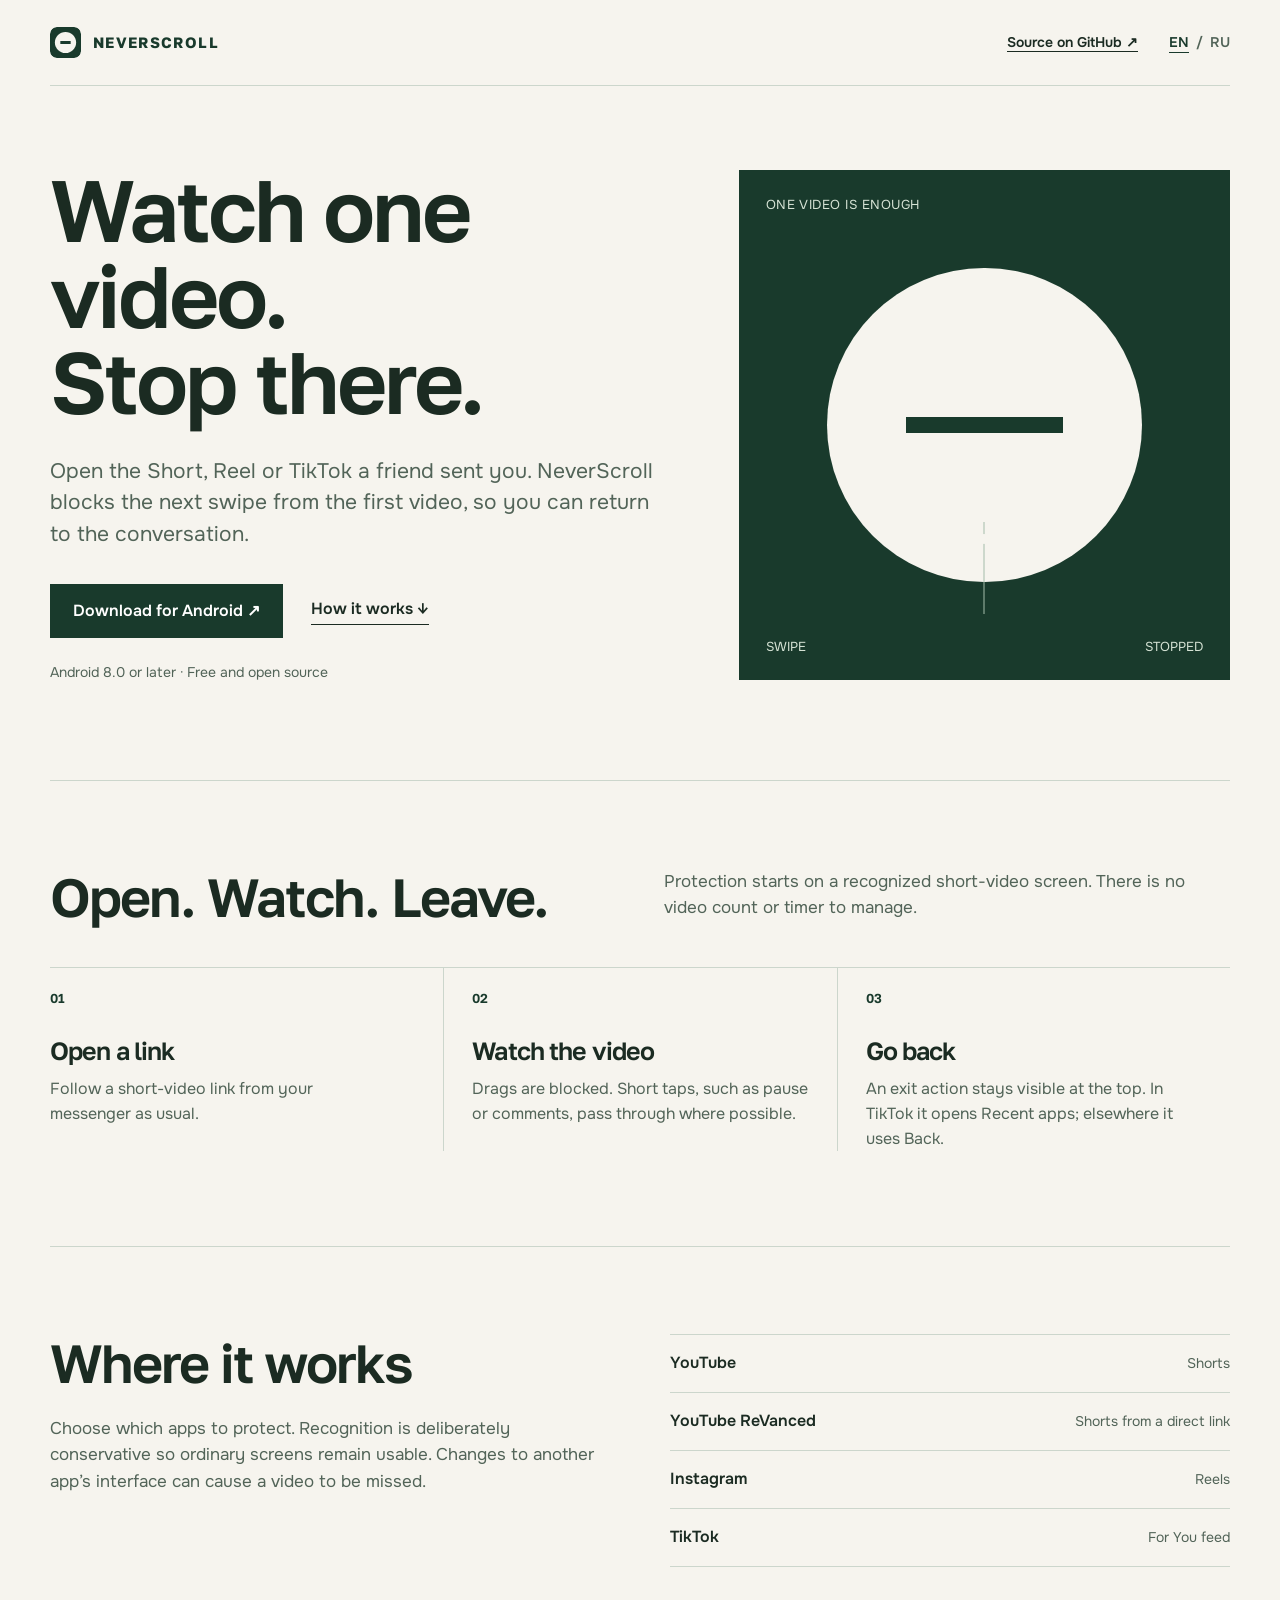
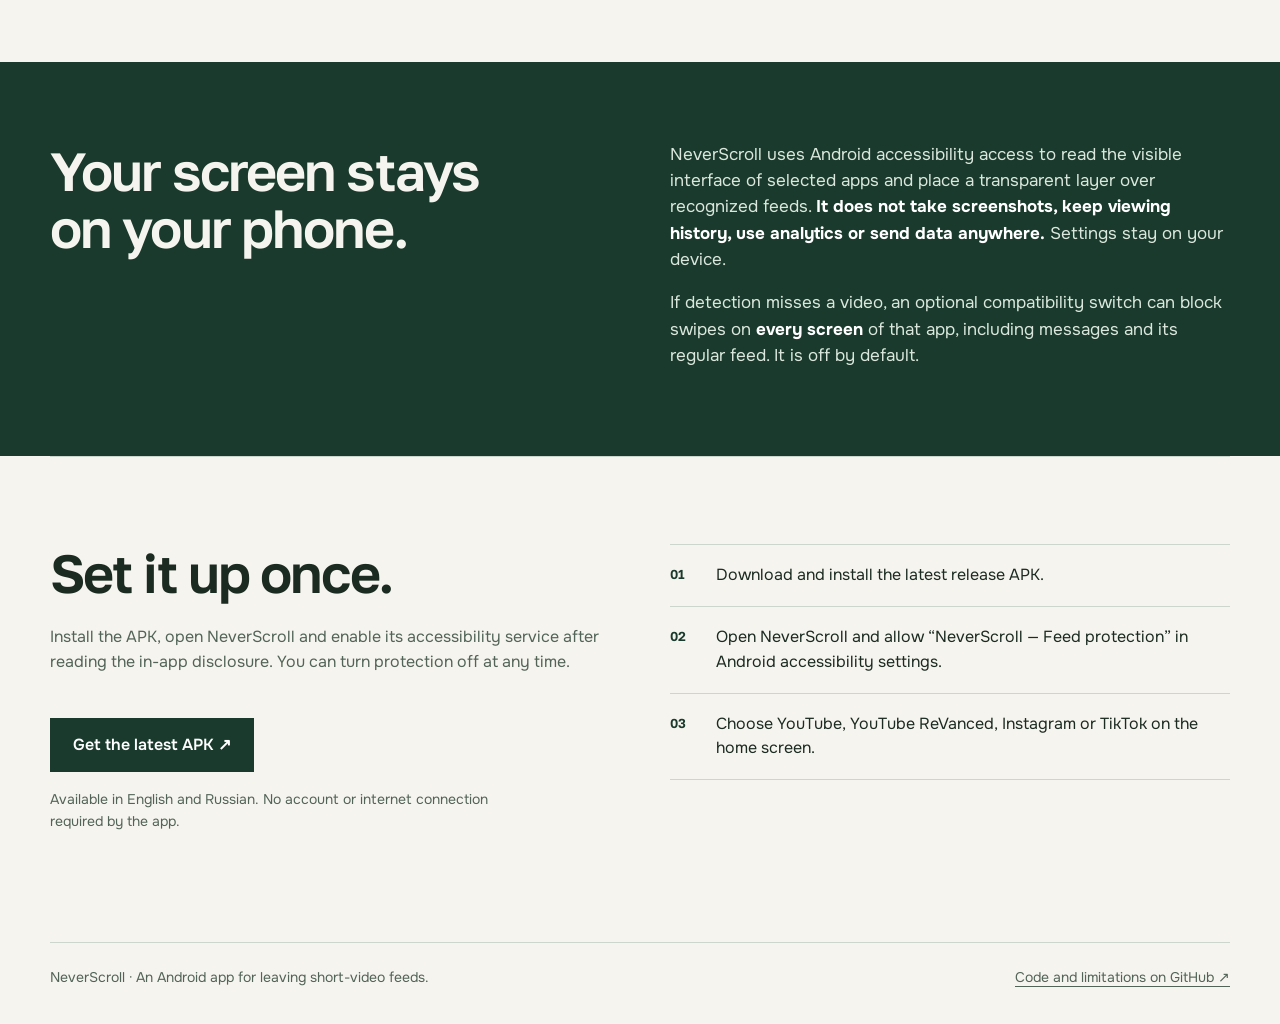
==== docs/index.html @ f2af3099 "Add bilingual GitHub Pages site" ====
<!doctype html>
<html lang="en">
<head>
  <meta charset="utf-8">
  <meta name="viewport" content="width=device-width, initial-scale=1">
  <meta name="theme-color" content="#f6f4ee">
  <meta name="description" content="NeverScroll stops the next swipe in YouTube Shorts, YouTube ReVanced, Instagram Reels and TikTok. Watch the video someone sent, then leave the feed.">
  <title>NeverScroll — Watch one video. Stop there.</title>
  <link rel="icon" href="./favicon.svg" type="image/svg+xml">
  <link rel="stylesheet" href="./style.css">
  <link rel="canonical" href="https://neverscroll-app.github.io/NeverScroll/">
  <link rel="alternate" hreflang="en" href="https://neverscroll-app.github.io/NeverScroll/">
  <link rel="alternate" hreflang="ru" href="https://neverscroll-app.github.io/NeverScroll/ru/">
</head>
<body>
  <header class="site-header wrap">
    <a class="brand" href="./" aria-label="NeverScroll home"><img src="./favicon.svg" alt="" width="31" height="31">NEVERSCROLL</a>
    <nav class="header-actions" aria-label="Site navigation">
      <a class="header-link" href="https://github.com/neverscroll-app/NeverScroll">Source on GitHub ↗</a>
      <span class="language" aria-label="Language"><a href="./" lang="en" aria-current="page">EN</a><span aria-hidden="true">/</span><a href="./ru/" lang="ru">RU</a></span>
    </nav>
  </header>
  <main>
    <section class="hero wrap" aria-labelledby="hero-title">
      <div class="hero-copy">
        <h1 id="hero-title">Watch one video.<br>Stop there.</h1>
        <p class="hero-lead">Open the Short, Reel or TikTok a friend sent you. NeverScroll blocks the next swipe from the first video, so you can return to the conversation.</p>
        <div class="actions"><a class="button" href="https://github.com/neverscroll-app/NeverScroll/releases/latest">Download for Android ↗</a><a class="text-link" href="#how-it-works">How it works ↓</a></div>
        <p class="hero-note">Android 8.0 or later · Free and open source</p>
      </div>
      <div class="hero-art" aria-hidden="true">
        <span class="art-corner">ONE VIDEO IS ENOUGH</span>
        <span class="art-icon"></span><span class="swipe-track"></span><span class="swipe-dot"></span>
        <span class="art-caption"><span>SWIPE</span><span>STOPPED</span></span>
      </div>
    </section>
    <section class="section wrap" id="how-it-works" aria-labelledby="how-title">
      <div class="section-head"><h2 id="how-title">Open. Watch. Leave.</h2><p>Protection starts on a recognized short-video screen. There is no video count or timer to manage.</p></div>
      <div class="steps">
        <div class="step"><span class="step-number">01</span><h3>Open a link</h3><p>Follow a short-video link from your messenger as usual.</p></div>
        <div class="step"><span class="step-number">02</span><h3>Watch the video</h3><p>Drags are blocked. Short taps, such as pause or comments, pass through where possible.</p></div>
        <div class="step"><span class="step-number">03</span><h3>Go back</h3><p>An exit action stays visible at the top. In TikTok it opens Recent apps; elsewhere it uses Back.</p></div>
      </div>
    </section>
    <section class="section wrap detail" aria-labelledby="apps-title">
      <div><h2 id="apps-title">Where it works</h2><p class="detail-copy">Choose which apps to protect. Recognition is deliberately conservative so ordinary screens remain usable. Changes to another app’s interface can cause a video to be missed.</p></div>
      <ul class="app-list">
        <li><strong>YouTube</strong><span>Shorts</span></li>
        <li><strong>YouTube ReVanced</strong><span>Shorts from a direct link</span></li>
        <li><strong>Instagram</strong><span>Reels</span></li>
        <li><strong>TikTok</strong><span>For You feed</span></li>
      </ul>
    </section>
    <section class="privacy" aria-labelledby="privacy-title">
      <div class="wrap privacy-grid">
        <h2 id="privacy-title">Your screen stays on your phone.</h2>
        <div><p>NeverScroll uses Android accessibility access to read the visible interface of selected apps and place a transparent layer over recognized feeds. <strong>It does not take screenshots, keep viewing history, use analytics or send data anywhere.</strong> Settings stay on your device.</p><p>If detection misses a video, an optional compatibility switch can block swipes on <strong>every screen</strong> of that app, including messages and its regular feed. It is off by default.</p></div>
      </div>
    </section>
    <section class="section wrap install" aria-labelledby="install-title">
      <div><h2 id="install-title">Set it up once.</h2><p>Install the APK, open NeverScroll and enable its accessibility service after reading the in-app disclosure. You can turn protection off at any time.</p><a class="button" href="https://github.com/neverscroll-app/NeverScroll/releases/latest">Get the latest APK ↗</a><p class="small-print">Available in English and Russian. No account or internet connection required by the app.</p></div>
      <ol><li>Download and install the latest release APK.</li><li>Open NeverScroll and allow “NeverScroll — Feed protection” in Android accessibility settings.</li><li>Choose YouTube, YouTube ReVanced, Instagram or TikTok on the home screen.</li></ol>
    </section>
  </main>
  <footer class="site-footer wrap"><p>NeverScroll · An Android app for leaving short-video feeds.</p><a href="https://github.com/neverscroll-app/NeverScroll">Code and limitations on GitHub ↗</a></footer>
</body>
</html>
---- docs/style.css ----
@font-face{font-family:Golos;src:url("./assets/golos-latin.woff2") format("woff2");font-style:normal;font-weight:400 700;font-display:swap}
@font-face{font-family:Golos;src:url("./assets/golos-cyrillic.woff2") format("woff2");font-style:normal;font-weight:400 700;font-display:swap;unicode-range:U+0400-045F,U+0490-0491,U+04B0-04B1,U+2116}
@font-face{font-family:Onest;src:url("./assets/onest-latin.woff2") format("woff2");font-style:normal;font-weight:400 700;font-display:swap}
@font-face{font-family:Onest;src:url("./assets/onest-cyrillic.woff2") format("woff2");font-style:normal;font-weight:400 700;font-display:swap;unicode-range:U+0400-045F,U+0490-0491,U+04B0-04B1,U+2116}

:root{color-scheme:light;--canvas:#f6f4ee;--forest:#193a2c;--ink:#1b2b22;--muted:#526458;--line:#ccd6cc;--mist:#e7ece4;--white:#fff;--focus:#a66426}
*{box-sizing:border-box}
html{scroll-behavior:smooth}
body{margin:0;background:var(--canvas);color:var(--ink);font:400 16px/1.55 Onest,Arial,sans-serif;-webkit-font-smoothing:antialiased}
::selection{background:#c4d9c5;color:var(--forest)}
a{color:inherit;text-decoration-thickness:1px;text-underline-offset:.25em}
a:hover{text-decoration-thickness:2px}
a:focus-visible{outline:3px solid var(--focus);outline-offset:5px;border-radius:3px}
img{display:block;max-width:100%}
.wrap{width:min(100% - 48px,1180px);margin-inline:auto}
.site-header{display:flex;align-items:center;justify-content:space-between;gap:24px;padding-block:27px;border-bottom:1px solid var(--line)}
.brand{display:inline-flex;align-items:center;gap:12px;color:var(--forest);font:700 15px/1 Golos,Arial,sans-serif;letter-spacing:.09em;text-decoration:none}
.brand img{width:31px;height:31px;border-radius:7px}
.header-actions{display:flex;align-items:center;gap:31px;font-size:14px;font-weight:600}
.language{display:flex;align-items:center;gap:7px;color:var(--muted);white-space:nowrap}
.language a{text-decoration:none}
.language [aria-current="page"]{color:var(--forest);text-decoration:underline;text-underline-offset:.35em}
.header-link{white-space:nowrap}
.hero{display:grid;grid-template-columns:minmax(0,1.12fr) minmax(340px,.88fr);align-items:center;gap:clamp(36px,5vw,78px);min-height:640px;padding-block:80px 96px}
.hero-copy{max-width:690px}
h1,h2,h3,p{margin-top:0}
h1,h2,h3{font-family:Golos,Arial,sans-serif;font-weight:600;letter-spacing:-.035em}
.nowrap{white-space:nowrap}
h1{font-size:clamp(56px,6.8vw,103px);line-height:.99;margin-bottom:31px;max-width:11ch}
@media(min-width:851px){html[lang="ru"] h1{font-size:clamp(62px,5.7vw,86px);max-width:14ch}}
.hero-lead{max-width:53ch;color:var(--muted);font-size:clamp(18px,2vw,21px);line-height:1.5;margin-bottom:34px}
.actions{display:flex;align-items:center;flex-wrap:wrap;gap:17px 28px}
.button{display:inline-flex;align-items:center;justify-content:center;min-height:54px;padding:12px 22px;border:1px solid var(--forest);background:var(--forest);color:var(--white);font-weight:600;text-decoration:none;transition:background .2s ease,color .2s ease,transform .2s ease}
.button:hover{background:#28523c;transform:translateY(-2px)}
.text-link{font-weight:600;text-decoration:none;border-bottom:1px solid currentColor;padding-bottom:3px}
.hero-note{margin:24px 0 0;color:var(--muted);font-size:14px}
.hero-art{position:relative;aspect-ratio:1 / 1.04;min-height:390px;background:var(--forest);overflow:hidden;display:grid;place-items:center;color:var(--canvas)}
.art-corner{position:absolute;top:25px;left:27px;font-size:13px;letter-spacing:.04em;color:#d6e3d5}
.art-caption{position:absolute;bottom:23px;left:27px;right:27px;display:flex;justify-content:space-between;gap:14px;font-size:13px;color:#d6e3d5}
.art-icon{width:min(64%,320px);aspect-ratio:1;border-radius:50%;background:var(--canvas);position:relative}
.art-icon::after{content:"";position:absolute;left:25%;right:25%;top:calc(50% - 8px);height:16px;background:var(--forest)}
.swipe-track{position:absolute;left:50%;bottom:13%;width:1px;height:18%;background:#a4bba9;transform:translateX(-50%)}
.swipe-dot{position:absolute;left:calc(50% - 5px);bottom:13%;width:10px;height:10px;border-radius:50%;background:var(--canvas);animation:stop-swipe 1.45s cubic-bezier(.22,1,.36,1) .4s both}
@keyframes stop-swipe{from{transform:translateY(0);opacity:0}25%{opacity:1}to{transform:translateY(-70px);opacity:1}}
.section{border-top:1px solid var(--line);padding-block:87px 95px}
.section-head{display:grid;grid-template-columns:1fr 1fr;gap:48px;align-items:end;margin-bottom:42px}
h2{font-size:clamp(36px,4.2vw,58px);line-height:1.07;margin-bottom:0;max-width:16ch}
.section-head p{color:var(--muted);font-size:17px;max-width:48ch;margin-bottom:4px}
.steps{display:grid;grid-template-columns:repeat(3,1fr);border-top:1px solid var(--line)}
.step{padding:24px 28px 0 0}
.step+.step{border-left:1px solid var(--line);padding-left:28px}
.step-number{display:block;color:var(--forest);font:600 13px/1 Golos,Arial,sans-serif;margin-bottom:32px}
h3{font-size:25px;line-height:1.15;margin-bottom:11px}
.step p{color:var(--muted);margin:0;max-width:31ch}
.detail{display:grid;grid-template-columns:1fr 1fr;gap:60px;align-items:start}
.detail h2{margin-bottom:24px}
.detail-copy{color:var(--muted);max-width:52ch;font-size:17px}
.app-list{list-style:none;margin:0;padding:0;border-top:1px solid var(--line)}
.app-list li{display:flex;justify-content:space-between;align-items:baseline;gap:16px;padding:16px 0;border-bottom:1px solid var(--line)}
.app-list strong{font-weight:600}
.app-list span{font-size:14px;color:var(--muted);text-align:right}
.privacy{background:var(--forest);color:var(--canvas);padding-block:80px 87px}
.privacy-grid{display:grid;grid-template-columns:1fr 1fr;gap:60px;align-items:start}
.privacy h2{max-width:13ch}
.privacy p{max-width:55ch;color:#dbe7dc;font-size:17px}
.privacy p:last-child{margin-bottom:0}
.privacy strong{color:var(--white)}
.install{display:grid;grid-template-columns:1fr 1fr;gap:60px;align-items:start}
.install h2{margin-bottom:23px}
.install p{color:var(--muted);max-width:50ch}
.install ol{counter-reset:install;list-style:none;padding:0;margin:0;border-top:1px solid var(--line)}
.install li{counter-increment:install;display:grid;grid-template-columns:34px 1fr;gap:12px;padding:18px 0;border-bottom:1px solid var(--line)}
.install li::before{content:counter(install,decimal-leading-zero);font:600 13px/1.8 Golos,Arial,sans-serif;color:var(--forest)}
.install .button{margin-top:28px}
.small-print{color:var(--muted);font-size:14px;margin-top:17px!important}
.site-footer{border-top:1px solid var(--line);display:flex;justify-content:space-between;gap:20px;padding-block:24px 36px;color:var(--muted);font-size:14px}
.site-footer p{margin:0}
@media(max-width:850px){.hero{grid-template-columns:1fr;min-height:auto;padding-block:68px 76px}.hero-copy{max-width:750px}.hero-art{width:min(100%,540px);min-height:0;aspect-ratio:1.2}.section-head,.detail,.privacy-grid,.install{grid-template-columns:1fr;gap:24px}.section-head{margin-bottom:36px}.detail{gap:36px}.privacy-grid{gap:30px}.install{gap:38px}}
@media(max-width:620px){.wrap{width:min(100% - 36px,1180px)}.site-header{padding-block:18px}.header-actions{gap:17px}.header-link{display:none}.hero{padding-block:60px 68px;gap:48px}h1{font-size:clamp(51px,12vw,72px);max-width:11ch;margin-bottom:26px}.hero-lead{font-size:18px}.hero-art{aspect-ratio:1.05}.art-icon{width:58%}.section{padding-block:65px 72px}.steps{grid-template-columns:1fr}.step,.step+.step{border-left:0;border-bottom:1px solid var(--line);padding:21px 0 24px}.step-number{margin-bottom:17px}.step p{max-width:50ch}.app-list li{align-items:center}.privacy{padding-block:66px 70px}.site-footer{flex-direction:column}.button{width:100%}.actions{align-items:stretch}.text-link{margin:3px auto 0}.art-caption{font-size:12px}}
@media(max-width:380px){html[lang="ru"] h1{font-size:clamp(37px,10vw,40px);max-width:none}}
@media(prefers-reduced-motion:reduce){html{scroll-behavior:auto}.swipe-dot{animation:none;transform:translateY(-70px)}.button{transition:none}.button:hover{transform:none}}
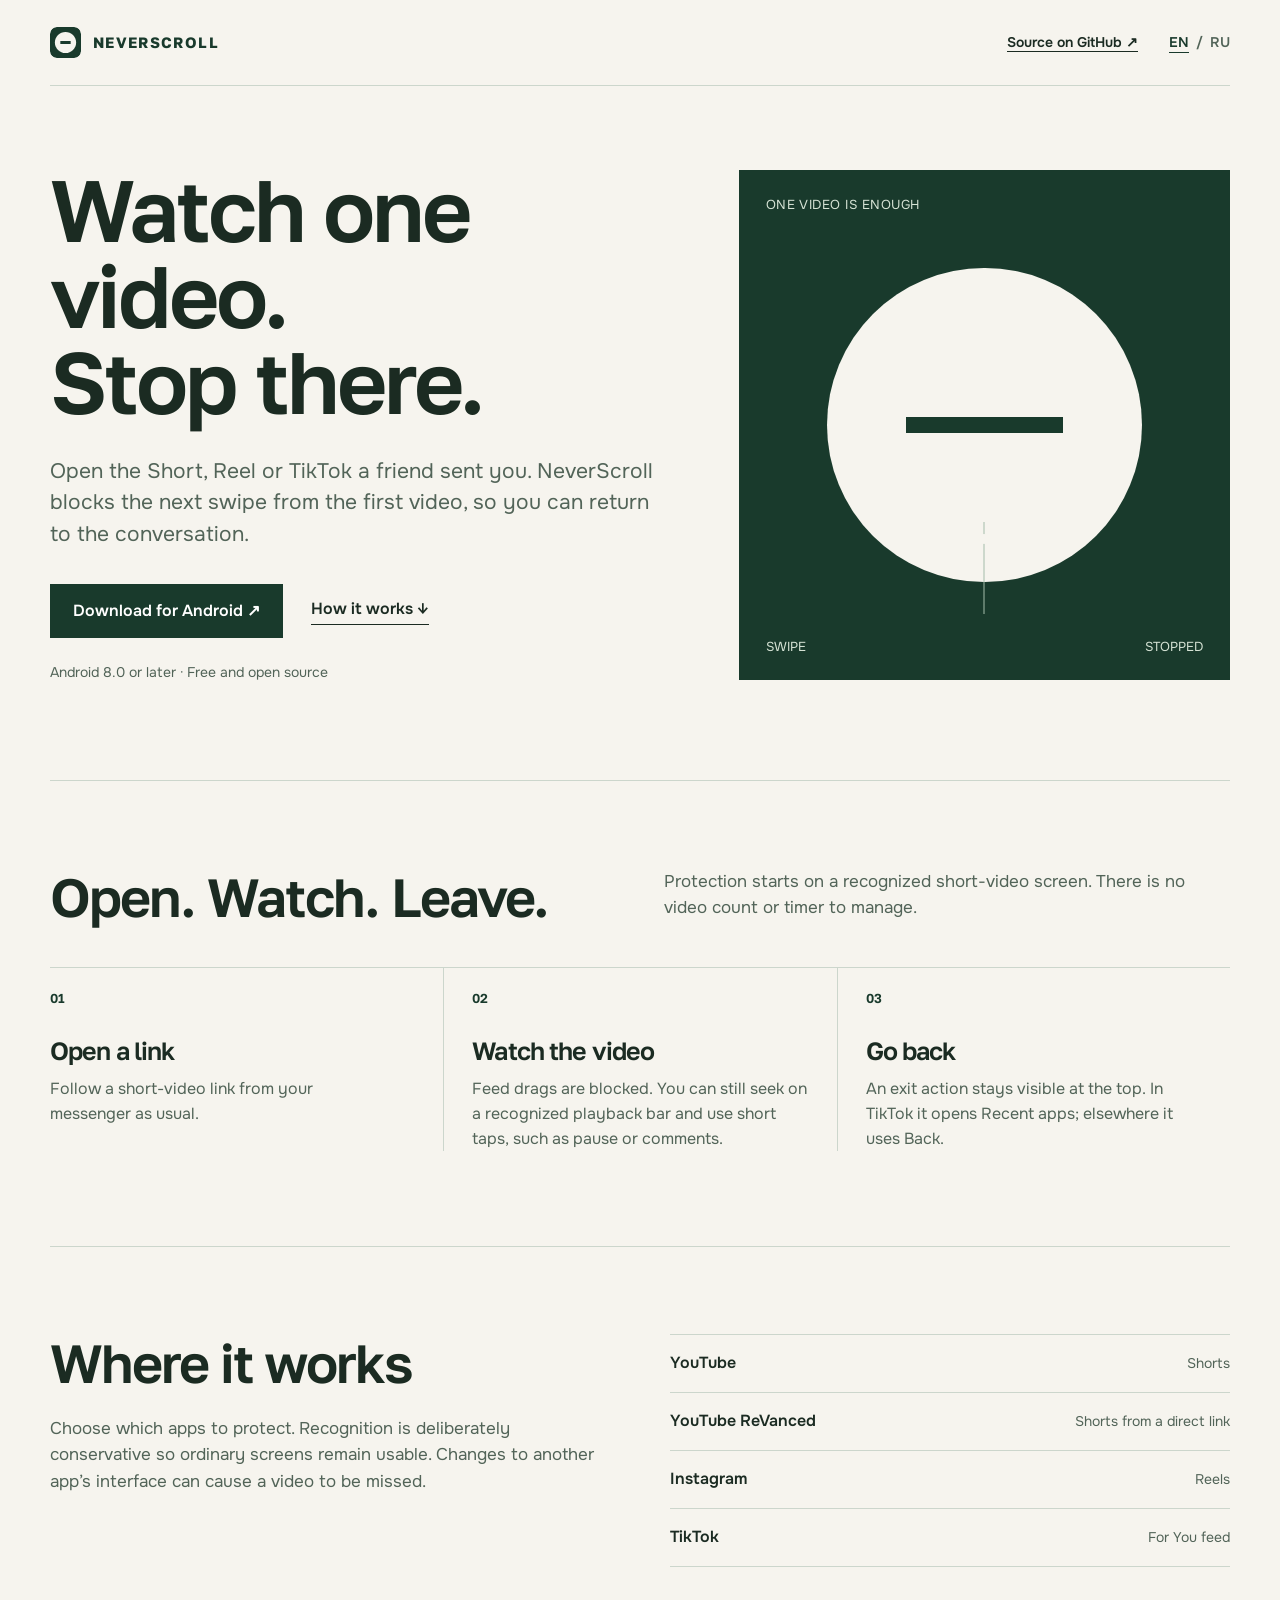
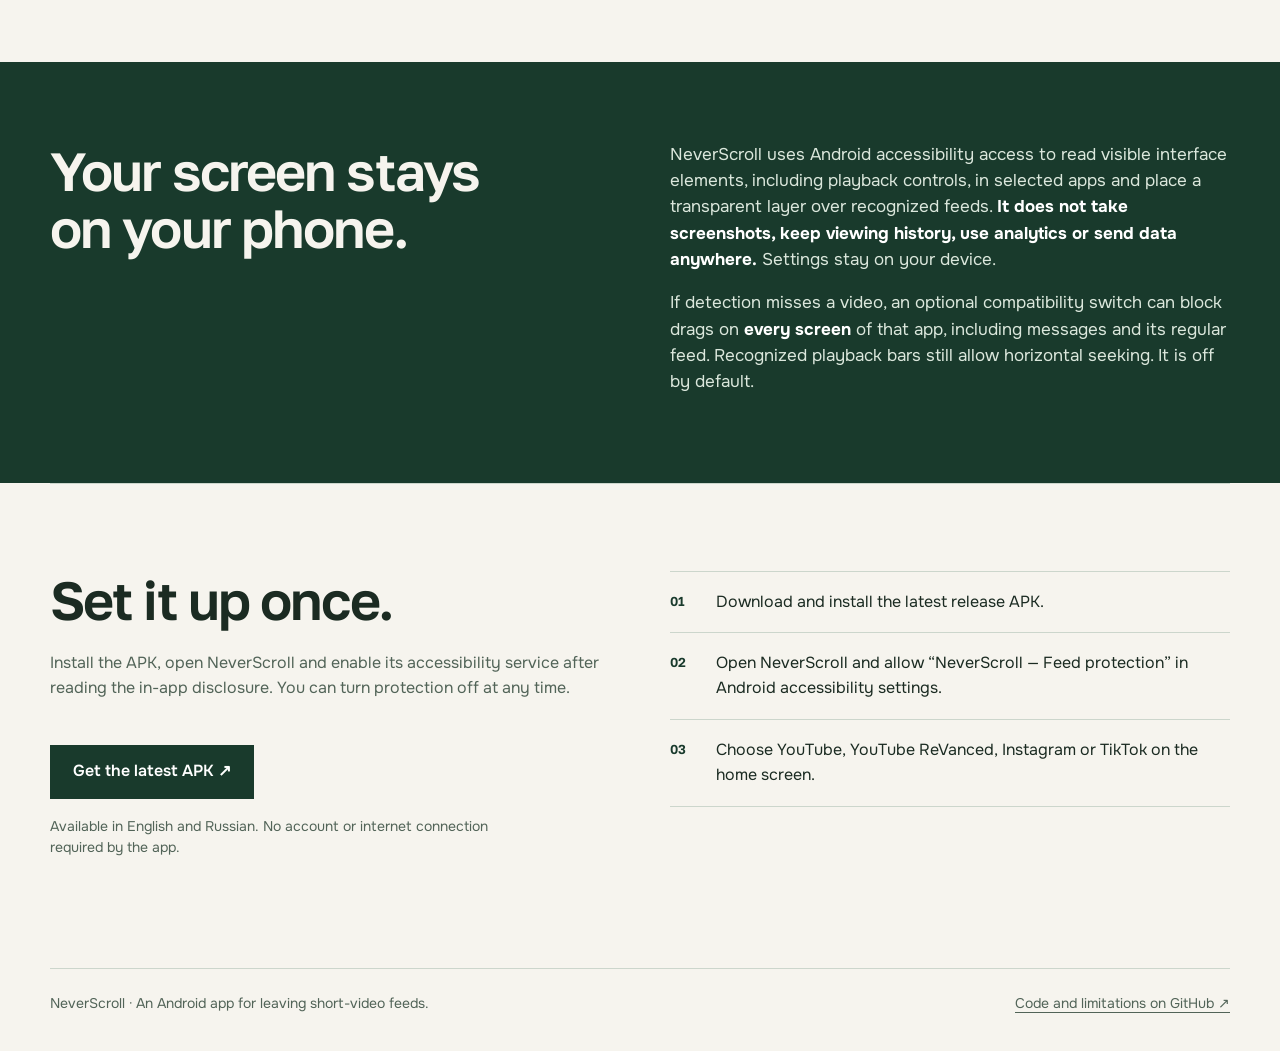
==== commit 35cca0ef: "Allow seeking on recognized playback bars" ====
--- a/docs/index.html
+++ b/docs/index.html
@@ -38,7 +38,7 @@
       <div class="section-head"><h2 id="how-title">Open. Watch. Leave.</h2><p>Protection starts on a recognized short-video screen. There is no video count or timer to manage.</p></div>
       <div class="steps">
         <div class="step"><span class="step-number">01</span><h3>Open a link</h3><p>Follow a short-video link from your messenger as usual.</p></div>
-        <div class="step"><span class="step-number">02</span><h3>Watch the video</h3><p>Drags are blocked. Short taps, such as pause or comments, pass through where possible.</p></div>
+        <div class="step"><span class="step-number">02</span><h3>Watch the video</h3><p>Feed drags are blocked. You can still seek on a recognized playback bar and use short taps, such as pause or comments.</p></div>
         <div class="step"><span class="step-number">03</span><h3>Go back</h3><p>An exit action stays visible at the top. In TikTok it opens Recent apps; elsewhere it uses Back.</p></div>
       </div>
     </section>
@@ -54,7 +54,7 @@
     <section class="privacy" aria-labelledby="privacy-title">
       <div class="wrap privacy-grid">
         <h2 id="privacy-title">Your screen stays on your phone.</h2>
-        <div><p>NeverScroll uses Android accessibility access to read the visible interface of selected apps and place a transparent layer over recognized feeds. <strong>It does not take screenshots, keep viewing history, use analytics or send data anywhere.</strong> Settings stay on your device.</p><p>If detection misses a video, an optional compatibility switch can block swipes on <strong>every screen</strong> of that app, including messages and its regular feed. It is off by default.</p></div>
+        <div><p>NeverScroll uses Android accessibility access to read visible interface elements, including playback controls, in selected apps and place a transparent layer over recognized feeds. <strong>It does not take screenshots, keep viewing history, use analytics or send data anywhere.</strong> Settings stay on your device.</p><p>If detection misses a video, an optional compatibility switch can block drags on <strong>every screen</strong> of that app, including messages and its regular feed. Recognized playback bars still allow horizontal seeking. It is off by default.</p></div>
       </div>
     </section>
     <section class="section wrap install" aria-labelledby="install-title">
